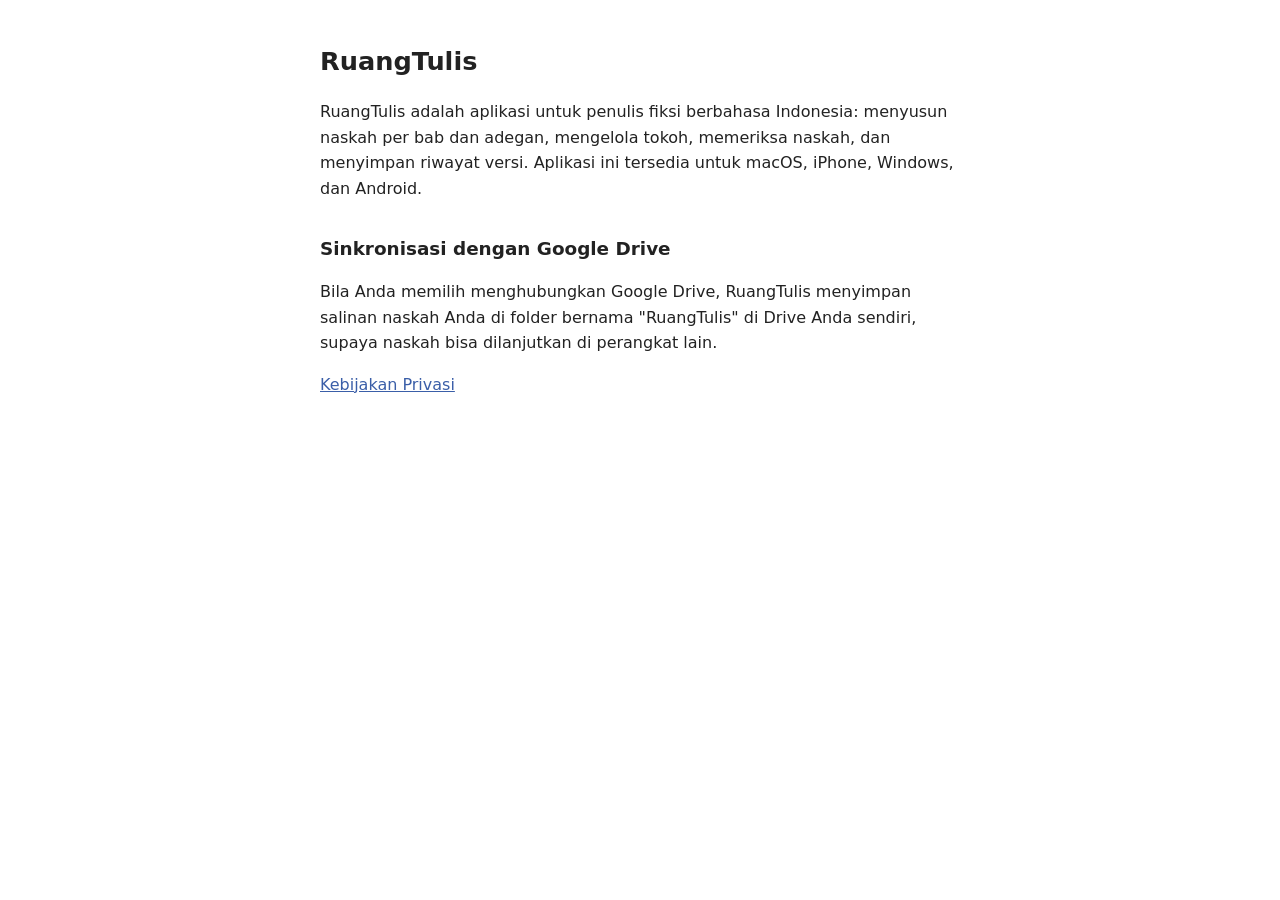
==== index.html @ 67985a94 "Halaman info dan kebijakan privasi RuangTulis Co-Authored-By: Claude Sonnet 5 <noreply@anthropic.com" ====
<!doctype html><html lang="id"><head><meta charset="utf-8"><meta name="viewport" content="width=device-width,initial-scale=1"><title>RuangTulis</title><link rel="stylesheet" href="style.css"></head><body>
<h1>RuangTulis</h1>
<p>RuangTulis adalah aplikasi untuk penulis fiksi berbahasa Indonesia: menyusun naskah per bab dan adegan, mengelola tokoh, memeriksa naskah, dan menyimpan riwayat versi. Aplikasi ini tersedia untuk macOS, iPhone, Windows, dan Android.</p>
<h2>Sinkronisasi dengan Google Drive</h2>
<p>Bila Anda memilih menghubungkan Google Drive, RuangTulis menyimpan salinan naskah Anda di folder bernama "RuangTulis" di Drive Anda sendiri, supaya naskah bisa dilanjutkan di perangkat lain.</p>
<p><a href="privasi.html">Kebijakan Privasi</a></p>
</body></html>
---- style.css ----
body{font-family:-apple-system,system-ui,sans-serif;max-width:640px;margin:0 auto;padding:24px 16px;line-height:1.6;color:#222}
h1{font-size:1.6rem}h2{font-size:1.15rem;margin-top:2rem}a{color:#3a5ea8}
@media(prefers-color-scheme:dark){body{background:#111;color:#e6e6e6}a{color:#8fb0ff}}
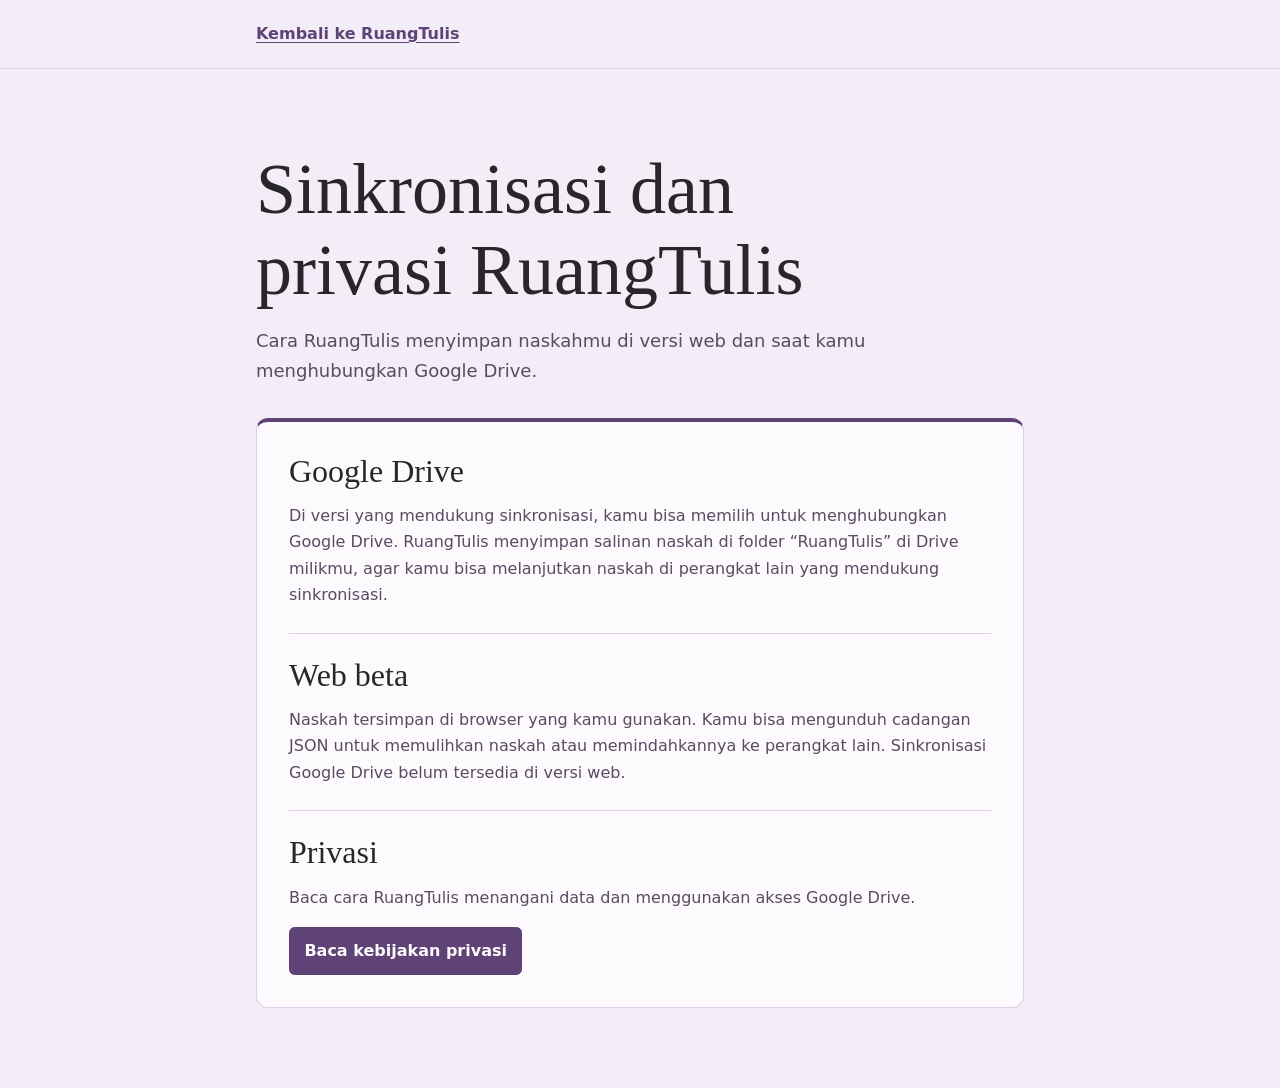
==== commit f10d201d: "Redesign RuangTulis sync and privacy page" ====
--- a/index.html
+++ b/index.html
@@ -1,7 +1,90 @@
-<!doctype html><html lang="id"><head><meta charset="utf-8"><meta name="viewport" content="width=device-width,initial-scale=1"><title>RuangTulis</title><link rel="stylesheet" href="style.css"></head><body>
-<h1>RuangTulis</h1>
-<p>RuangTulis adalah aplikasi untuk penulis fiksi berbahasa Indonesia: menyusun naskah per bab dan adegan, mengelola tokoh, memeriksa naskah, dan menyimpan riwayat versi. Aplikasi ini tersedia untuk macOS, iPhone, Windows, dan Android.</p>
-<h2>Sinkronisasi dengan Google Drive</h2>
-<p>Bila Anda memilih menghubungkan Google Drive, RuangTulis menyimpan salinan naskah Anda di folder bernama "RuangTulis" di Drive Anda sendiri, supaya naskah bisa dilanjutkan di perangkat lain.</p>
-<p><a href="privasi.html">Kebijakan Privasi</a></p>
-</body></html>
+<!doctype html>
+<html lang="id">
+<head>
+  <meta charset="utf-8">
+  <meta name="viewport" content="width=device-width, initial-scale=1">
+  <meta name="theme-color" content="#f3edf8">
+  <title>Sinkronisasi dan privasi · RuangTulis</title>
+  <meta name="description" content="Informasi tentang penyimpanan naskah dan sinkronisasi Google Drive di RuangTulis.">
+  <style>
+    :root {
+      color-scheme: light;
+      --latar: #f3edf8;
+      --permukaan: #fcfafd;
+      --tinta: #29262a;
+      --redup: #584b62;
+      --ungu: #604376;
+      --garis: #ddd0e7;
+    }
+    * { box-sizing: border-box; }
+    body {
+      margin: 0;
+      background: var(--latar);
+      color: var(--tinta);
+      font: 1rem/1.65 system-ui, sans-serif;
+    }
+    .wadah {
+      width: min(calc(100% - 2rem), 48rem);
+      margin-inline: auto;
+    }
+    header { border-bottom: 1px solid var(--garis); }
+    header .wadah { padding-block: .75rem; }
+    a { color: var(--ungu); text-underline-offset: .2em; }
+    a:focus-visible { outline: 3px solid var(--ungu); outline-offset: 4px; }
+    header a { display: inline-block; padding-block: .55rem; font-weight: 600; }
+    main { padding-block: clamp(2.5rem, 8vw, 5rem); }
+    h1, h2 { margin: 0; font-family: Georgia, serif; font-weight: 400; line-height: 1.12; }
+    h1 { max-width: 17ch; font-size: clamp(2.5rem, 7vw, 4.5rem); }
+    h2 { font-size: clamp(1.5rem, 4vw, 2rem); }
+    p { margin: .85rem 0 0; color: var(--redup); }
+    .pengantar { max-width: 55ch; margin-top: 1rem; font-size: 1.125rem; }
+    .informasi {
+      margin-top: 2rem;
+      padding: clamp(1.25rem, 5vw, 2rem);
+      background: var(--permukaan);
+      border: 1px solid var(--garis);
+      border-top: .25rem solid var(--ungu);
+      border-radius: .75rem;
+    }
+    section + section { margin-top: 1.5rem; padding-top: 1.5rem; border-top: 1px solid var(--garis); }
+    .privasi {
+      display: inline-block;
+      margin-top: 1rem;
+      padding: .6rem .9rem;
+      border: 1px solid var(--ungu);
+      border-radius: .35rem;
+      color: var(--permukaan);
+      background: var(--ungu);
+      font-weight: 600;
+      text-decoration: none;
+    }
+    .privasi:hover { text-decoration: underline; }
+  </style>
+</head>
+<body>
+  <header>
+    <div class="wadah">
+      <a href="https://miseliastudio.com/ruangtulis/">Kembali ke RuangTulis</a>
+    </div>
+  </header>
+  <main class="wadah">
+    <h1>Sinkronisasi dan privasi RuangTulis</h1>
+    <p class="pengantar">Cara RuangTulis menyimpan naskahmu di versi web dan saat kamu menghubungkan Google Drive.</p>
+    <div class="informasi">
+      <section aria-labelledby="drive">
+        <h2 id="drive">Google Drive</h2>
+        <p>Di versi yang mendukung sinkronisasi, kamu bisa memilih untuk menghubungkan Google Drive. RuangTulis menyimpan salinan naskah di folder “RuangTulis” di Drive milikmu, agar kamu bisa melanjutkan naskah di perangkat lain yang mendukung sinkronisasi.</p>
+      </section>
+      <section aria-labelledby="web-beta">
+        <h2 id="web-beta">Web beta</h2>
+        <p>Naskah tersimpan di browser yang kamu gunakan. Kamu bisa mengunduh cadangan JSON untuk memulihkan naskah atau memindahkannya ke perangkat lain. Sinkronisasi Google Drive belum tersedia di versi web.</p>
+      </section>
+      <section aria-labelledby="privasi">
+        <h2 id="privasi">Privasi</h2>
+        <p>Baca cara RuangTulis menangani data dan menggunakan akses Google Drive.</p>
+        <a class="privasi" href="https://assasinotes-pixel.github.io/ruangtulis-info/privasi.html">Baca kebijakan privasi</a>
+      </section>
+    </div>
+  </main>
+</body>
+</html>
